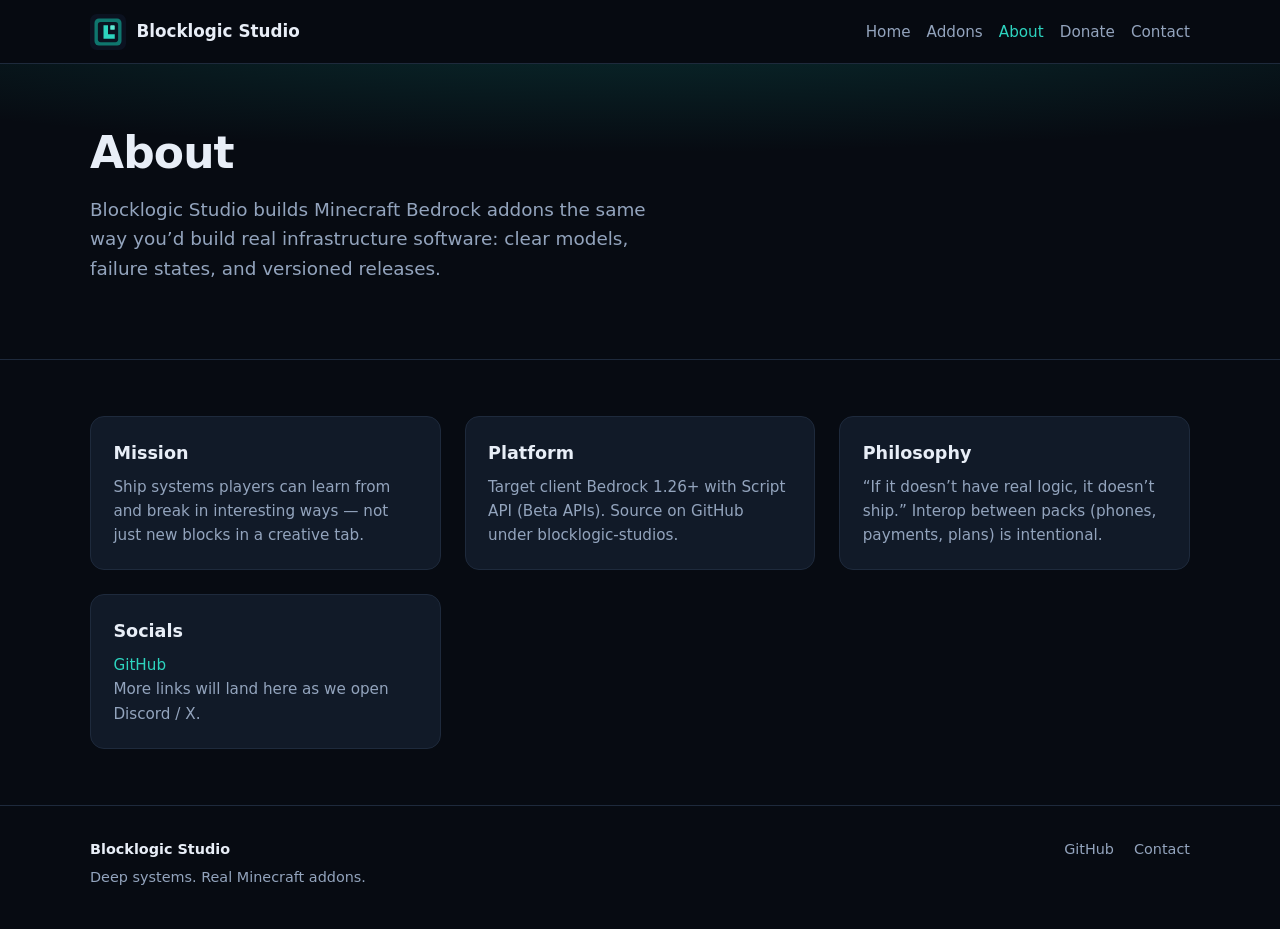
==== about.html @ a518c0f5 "Initial Blocklogic Studio website for Netlify + SEO" ====
<!DOCTYPE html>
<html lang="en">
<head>
  <meta charset="utf-8" />
  <meta name="viewport" content="width=device-width, initial-scale=1" />
  <title>About — Blocklogic Studio</title>
  <meta name="description" content="About Blocklogic Studio: an indie Minecraft Bedrock addon studio focused on deep systems and public releases." />
  <meta name="robots" content="index, follow" />
  <link rel="canonical" href="https://blocklogic.studio/about.html" />
  <link rel="icon" type="image/png" href="/assets/favicon.png" />
  <meta property="og:title" content="About Blocklogic Studio" />
  <meta property="og:url" content="https://blocklogic.studio/about.html" />
  <meta property="og:image" content="https://blocklogic.studio/assets/og-image.png" />
  <link rel="stylesheet" href="/assets/styles.css" />
</head>
<body>
  <header class="site-header">
    <div class="wrap nav">
      <a class="brand" href="/">
        <img src="/assets/logo.svg" width="36" height="36" alt="" />
        Blocklogic Studio
      </a>
      <ul class="nav-links">
        <li><a href="/">Home</a></li>
        <li><a href="/addons.html">Addons</a></li>
        <li><a href="/about.html" aria-current="page">About</a></li>
        <li><a href="/donate.html">Donate</a></li>
        <li><a href="/contact.html">Contact</a></li>
      </ul>
    </div>
  </header>

  <main>
    <section class="hero">
      <div class="wrap">
        <h1>About</h1>
        <p class="lead">
          Blocklogic Studio builds Minecraft Bedrock addons the same way you’d build real infrastructure software:
          clear models, failure states, and versioned releases.
        </p>
      </div>
    </section>
    <section>
      <div class="wrap">
        <div class="grid-2">
          <article class="card">
            <h3>Mission</h3>
            <p>Ship systems players can learn from and break in interesting ways — not just new blocks in a creative tab.</p>
          </article>
          <article class="card">
            <h3>Platform</h3>
            <p>Target client Bedrock 1.26+ with Script API (Beta APIs). Source on GitHub under blocklogic-studios.</p>
          </article>
          <article class="card">
            <h3>Philosophy</h3>
            <p>“If it doesn’t have real logic, it doesn’t ship.” Interop between packs (phones, payments, plans) is intentional.</p>
          </article>
          <article class="card">
            <h3>Socials</h3>
            <p>
              <a href="https://github.com/blocklogic-studios" rel="noopener noreferrer">GitHub</a><br />
              More links will land here as we open Discord / X.
            </p>
          </article>
        </div>
      </div>
    </section>
  </main>

  <footer class="site-footer">
    <div class="wrap footer-grid">
      <div>
        <strong style="color:var(--text)">Blocklogic Studio</strong>
        <p style="margin:0.35rem 0 0">Deep systems. Real Minecraft addons.</p>
      </div>
      <div class="socials">
        <a href="https://github.com/blocklogic-studios" rel="noopener noreferrer">GitHub</a>
        <a href="/contact.html">Contact</a>
      </div>
    </div>
  </footer>
</body>
</html>
---- assets/styles.css ----
:root {
  --bg: #070b12;
  --bg-elev: #0d1420;
  --bg-card: #111a28;
  --border: #1e2a3c;
  --text: #e8eef7;
  --muted: #93a4bd;
  --accent: #2dd4bf;
  --accent-dim: #0f766e;
  --accent-soft: rgba(45, 212, 191, 0.12);
  --danger: #f87171;
  --radius: 14px;
  --font: "Segoe UI", system-ui, -apple-system, sans-serif;
  --mono: ui-monospace, "Cascadia Code", monospace;
  --max: 1100px;
}

*, *::before, *::after { box-sizing: border-box; }
html { scroll-behavior: smooth; }
body {
  margin: 0;
  font-family: var(--font);
  background: var(--bg);
  color: var(--text);
  line-height: 1.6;
  min-height: 100vh;
}
a { color: var(--accent); text-decoration: none; }
a:hover { text-decoration: underline; }
img { max-width: 100%; height: auto; display: block; }

.wrap { width: min(100% - 2rem, var(--max)); margin-inline: auto; }

/* Nav */
.site-header {
  position: sticky; top: 0; z-index: 50;
  background: rgba(7, 11, 18, 0.9);
  backdrop-filter: blur(12px);
  border-bottom: 1px solid var(--border);
}
.nav {
  display: flex; align-items: center; justify-content: space-between;
  gap: 1rem; padding: 0.85rem 0; flex-wrap: wrap;
}
.brand {
  display: flex; align-items: center; gap: 0.65rem;
  color: var(--text); font-weight: 700; font-size: 1.05rem;
  text-decoration: none;
}
.brand img, .brand svg { width: 36px; height: 36px; }
.brand:hover { text-decoration: none; color: var(--accent); }
.nav-links {
  display: flex; flex-wrap: wrap; gap: 0.35rem 1rem;
  list-style: none; margin: 0; padding: 0;
}
.nav-links a {
  color: var(--muted); font-size: 0.95rem; font-weight: 500;
}
.nav-links a:hover, .nav-links a[aria-current="page"] {
  color: var(--accent); text-decoration: none;
}

/* Hero */
.hero {
  padding: 4rem 0 3rem;
  background:
    radial-gradient(ellipse 80% 50% at 50% -20%, rgba(15, 118, 110, 0.35), transparent),
    var(--bg);
}
.hero h1 {
  font-size: clamp(2rem, 5vw, 2.75rem);
  line-height: 1.15; margin: 0 0 1rem;
  letter-spacing: -0.02em;
}
.hero .lead {
  font-size: 1.15rem; color: var(--muted); max-width: 36rem; margin: 0 0 1.75rem;
}
.hero-actions { display: flex; flex-wrap: wrap; gap: 0.75rem; }

/* Buttons */
.btn {
  display: inline-flex; align-items: center; justify-content: center;
  gap: 0.4rem; padding: 0.7rem 1.25rem;
  border-radius: 999px; font-weight: 600; font-size: 0.95rem;
  border: 1px solid transparent; cursor: pointer;
  text-decoration: none; transition: 0.15s ease;
}
.btn:hover { text-decoration: none; transform: translateY(-1px); }
.btn-primary {
  background: var(--accent); color: #042f2e;
}
.btn-primary:hover { background: #5eead4; color: #042f2e; }
.btn-ghost {
  background: transparent; color: var(--text);
  border-color: var(--border);
}
.btn-ghost:hover { border-color: var(--accent); color: var(--accent); }

/* Sections */
section { padding: 3.5rem 0; }
section + section { border-top: 1px solid var(--border); }
.section-title {
  font-size: 1.5rem; margin: 0 0 0.5rem; letter-spacing: -0.02em;
}
.section-sub { color: var(--muted); margin: 0 0 2rem; max-width: 36rem; }

.grid-2 {
  display: grid; gap: 1.5rem;
  grid-template-columns: repeat(auto-fit, minmax(260px, 1fr));
}
.card {
  background: var(--bg-card);
  border: 1px solid var(--border);
  border-radius: var(--radius);
  padding: 1.35rem 1.4rem;
}
.card h3 { margin: 0 0 0.5rem; font-size: 1.1rem; }
.card p { margin: 0; color: var(--muted); font-size: 0.95rem; }

/* Addon cards */
.addon-card {
  background: var(--bg-card);
  border: 1px solid var(--border);
  border-radius: var(--radius);
  overflow: hidden;
  display: flex; flex-direction: column;
}
.addon-media {
  aspect-ratio: 16 / 9;
  background: var(--bg-elev);
  border-bottom: 1px solid var(--border);
  display: flex; align-items: center; justify-content: center;
  color: var(--muted); font-size: 0.9rem;
  position: relative;
}
.addon-media img {
  width: 100%; height: 100%; object-fit: cover;
}
.addon-media .placeholder {
  padding: 1rem; text-align: center;
}
.addon-body { padding: 1.25rem 1.35rem 1.5rem; flex: 1; display: flex; flex-direction: column; gap: 0.75rem; }
.addon-body h2 { margin: 0; font-size: 1.25rem; }
.addon-meta { font-size: 0.85rem; color: var(--muted); }
.addon-desc { color: var(--muted); margin: 0; flex: 1; }
.patches {
  margin: 0; padding-left: 1.1rem; color: var(--muted); font-size: 0.9rem;
}
.patches li { margin-bottom: 0.25rem; }
.tag {
  display: inline-block; font-size: 0.75rem; font-weight: 600;
  padding: 0.2rem 0.55rem; border-radius: 999px;
  background: var(--accent-soft); color: var(--accent);
}

/* Forms */
label { display: block; font-size: 0.9rem; margin-bottom: 0.35rem; color: var(--muted); }
input, textarea {
  width: 100%; padding: 0.7rem 0.85rem;
  border-radius: 10px; border: 1px solid var(--border);
  background: var(--bg); color: var(--text); font: inherit;
  margin-bottom: 1rem;
}
input:focus, textarea:focus {
  outline: 2px solid var(--accent-dim); border-color: var(--accent);
}
textarea { min-height: 120px; resize: vertical; }

/* Footer */
.site-footer {
  border-top: 1px solid var(--border);
  padding: 2rem 0 2.5rem;
  color: var(--muted); font-size: 0.9rem;
}
.footer-grid {
  display: flex; flex-wrap: wrap; gap: 1.5rem;
  justify-content: space-between; align-items: flex-start;
}
.socials { display: flex; flex-wrap: wrap; gap: 0.75rem 1.25rem; }
.socials a { color: var(--muted); }
.socials a:hover { color: var(--accent); }

.note {
  font-size: 0.85rem; color: var(--muted);
  background: var(--bg-elev); border: 1px dashed var(--border);
  border-radius: 10px; padding: 0.85rem 1rem; margin-top: 1rem;
}
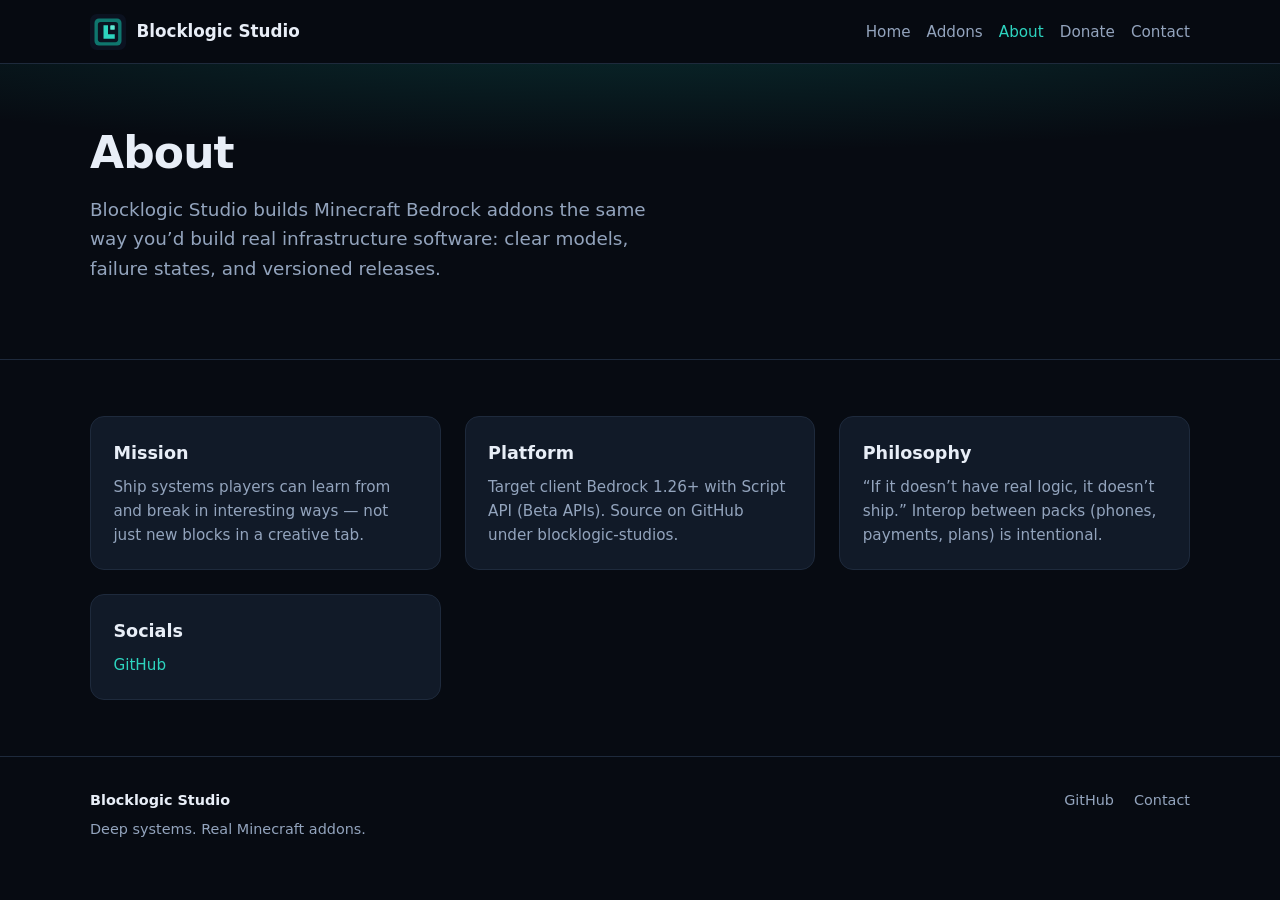
==== commit cc9e3df6: "Remove copy placeholders; keep image slots only" ====
--- a/about.html
+++ b/about.html
@@ -58,8 +58,7 @@
           <article class="card">
             <h3>Socials</h3>
             <p>
-              <a href="https://github.com/blocklogic-studios" rel="noopener noreferrer">GitHub</a><br />
-              More links will land here as we open Discord / X.
+              <a href="https://github.com/blocklogic-studios" rel="noopener noreferrer">GitHub</a>
             </p>
           </article>
         </div>
